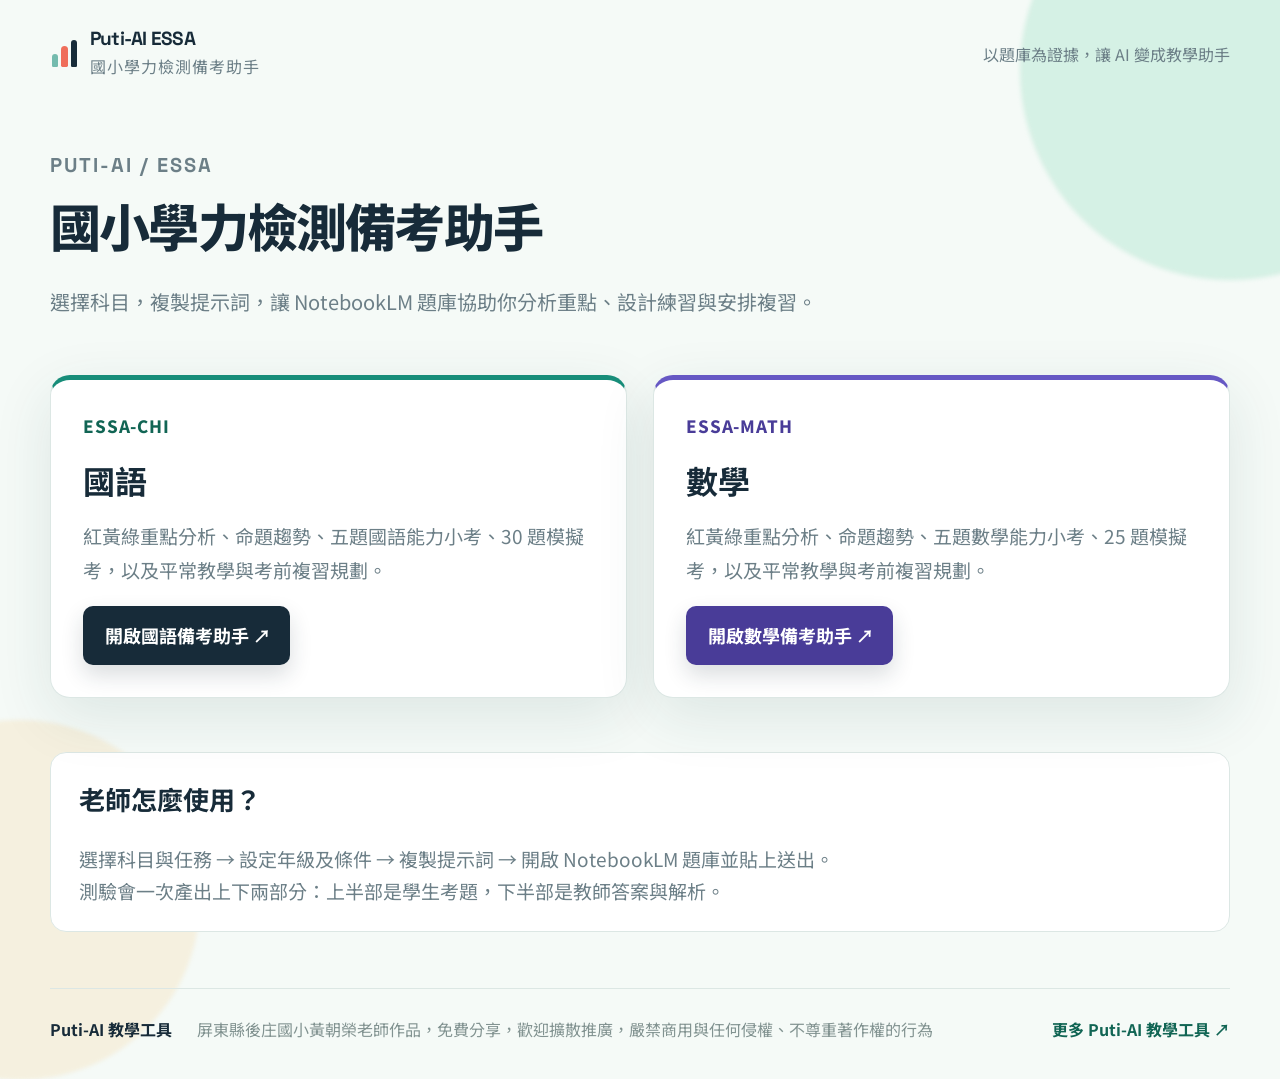
==== index.html @ d27b05b5 "Consolidate Chinese and math assistants with shared styles and subject hub" ====
<!doctype html>
<html lang="zh-Hant">
<head>
  <meta charset="UTF-8">
  <meta name="viewport" content="width=device-width, initial-scale=1">
  <meta name="description" content="Puti-AI 國小學力檢測備考助手，選擇國語或數學，利用 NotebookLM 題庫進行紅黃綠分析、課堂小考、模擬考與複習規劃。">
  <title>Puti-AI ESSA｜國小學力檢測備考助手</title>
  <link rel="preconnect" href="https://fonts.googleapis.com">
  <link rel="preconnect" href="https://fonts.gstatic.com" crossorigin>
  <link href="https://fonts.googleapis.com/css2?family=Noto+Sans+TC:wght@400;500;600;700;800&family=Space+Grotesk:wght@500;600;700&display=swap" rel="stylesheet">
  <link rel="stylesheet" href="assets/styles.css?v=20261020-central-1">
</head>
<body>
  <div class="ambient ambient-one"></div><div class="ambient ambient-two"></div>
  <header class="site-header shell hub-header">
    <a class="brand" href="./"><span class="brand-mark"><span></span><span></span><span></span></span><span><strong>Puti-AI ESSA</strong><small>國小學力檢測備考助手</small></span></a>
    <span class="header-note">以題庫為證據，讓 AI 變成教學助手</span>
  </header>
  <main class="shell">
    <section class="hub-intro">
      <p class="eyebrow">PUTI-AI / ESSA</p>
      <h1>國小學力檢測備考助手</h1>
      <p>選擇科目，複製提示詞，讓 NotebookLM 題庫協助你分析重點、設計練習與安排複習。</p>
    </section>
    <section class="subject-grid" aria-label="選擇科目">
      <article class="subject-card chinese-card"><span class="subject-code">ESSA-CHI</span><h2>國語</h2><p>紅黃綠重點分析、命題趨勢、五題國語能力小考、30 題模擬考，以及平常教學與考前複習規劃。</p><a class="primary-button" href="CHI/">開啟國語備考助手 ↗</a></article>
      <article class="subject-card math-card"><span class="subject-code">ESSA-MATH</span><h2>數學</h2><p>紅黃綠重點分析、命題趨勢、五題數學能力小考、25 題模擬考，以及平常教學與考前複習規劃。</p><a class="primary-button" href="MATH/">開啟數學備考助手 ↗</a></article>
    </section>
    <section class="hub-help"><h2>老師怎麼使用？</h2><p>選擇科目與任務 → 設定年級及條件 → 複製提示詞 → 開啟 NotebookLM 題庫並貼上送出。<br>測驗會一次產出上下兩部分：上半部是學生考題，下半部是教師答案與解析。</p></section>
  </main>
  <footer class="site-footer shell"><div class="footer-brand">Puti-AI 教學工具</div><p>屏東縣後庄國小黃朝榮老師作品，免費分享，歡迎擴散推廣，嚴禁商用與任何侵權、不尊重著作權的行為</p><a href="https://padlet.com/clongwh/puti_ai_tools" target="_blank" rel="noopener">更多 Puti-AI 教學工具 ↗</a></footer>
</body>
</html>
---- assets/styles.css ----
:root {
  --ink: #172b39;
  --muted: #6c7f87;
  --line: #dce7e4;
  --paper: #f7fbf8;
  --page-background: #f5faf7;
  --panel: rgba(255, 255, 255, 0.83);
  --teal: #178d79;
  --teal-dark: #116554;
  --coral: #ef6e5b;
  --yellow: #edb84b;
  --green: #56a477;
  --shadow: 0 18px 60px rgba(25, 71, 73, 0.11);
}

* { box-sizing: border-box; }
html { scroll-behavior: smooth; }
body {
  margin: 0;
  color: var(--ink);
  background: var(--page-background);
  font-family: "Noto Sans TC", system-ui, sans-serif;
  font-size: 18px;
  line-height: 1.7;
}

body::before {
  content: "";
  position: fixed;
  inset: 0;
  pointer-events: none;
  opacity: 0.3;
  background-image: radial-gradient(rgba(23, 43, 57, 0.09) 0.6px, transparent 0.6px);
  background-size: 8px 8px;
  mask-image: linear-gradient(to bottom, black, transparent 76%);
}

.ambient { position: fixed; border-radius: 999px; filter: blur(2px); pointer-events: none; z-index: -1; }
.ambient-one { width: 420px; height: 420px; top: -140px; right: -160px; background: rgba(155, 222, 195, 0.35); }
.ambient-two { width: 360px; height: 360px; bottom: -180px; left: -160px; background: rgba(245, 210, 148, 0.24); }
.shell { width: min(1180px, calc(100% - 44px)); margin: 0 auto; }

.site-header { display: flex; justify-content: space-between; align-items: center; padding: 29px 0 24px; }
.brand { display: inline-flex; align-items: center; gap: 11px; color: var(--ink); text-decoration: none; }
.brand strong { display: block; font: 700 19px/1 "Space Grotesk", sans-serif; letter-spacing: -0.04em; }
.brand small { display: block; color: var(--muted); font-size: 16px; letter-spacing: 0.06em; margin-top: 5px; }
.brand-mark { display: inline-flex; align-items: end; gap: 3px; width: 29px; height: 28px; padding: 2px; }
.brand-mark span { width: 7px; border-radius: 5px 5px 2px 2px; display: block; background: var(--teal); }
.brand-mark span:nth-child(1) { height: 13px; opacity: .58; }
.brand-mark span:nth-child(2) { height: 21px; background: var(--coral); }
.brand-mark span:nth-child(3) { height: 27px; background: var(--ink); }
.header-actions { display: flex; align-items: center; gap: 21px; }
.header-note { color: var(--muted); font-size: 16px; display: flex; align-items: center; gap: 8px; }
.notebook-link { display: inline-flex; align-items: center; gap: 5px; color: var(--teal-dark); border: 1px solid #b9ddd1; background: #eff9f4; border-radius: 8px; padding: 10px 13px; font-size: 16px; font-weight: 800; text-decoration: none; white-space: nowrap; transition: .2s ease; }
.notebook-link:hover { color: white; background: var(--teal); border-color: var(--teal); transform: translateY(-1px); }
.pulse-dot { width: 8px; height: 8px; background: var(--green); border-radius: 99px; box-shadow: 0 0 0 5px rgba(86,164,119,.14); }

.hero { display: grid; grid-template-columns: minmax(0, 1.12fr) minmax(0, .88fr); gap: 70px; align-items: center; padding: 75px 0 112px; }
.eyebrow { margin: 0 0 13px; font: 700 15px/1.35 "Space Grotesk", sans-serif; color: var(--teal); letter-spacing: .1em; }
h1, h2, h3, p { margin-top: 0; }
h1 { margin-bottom: 26px; font-size: clamp(36px, 4.3vw, 58px); line-height: 1.12; letter-spacing: -.065em; font-weight: 800; }
h1 .hero-title-dark { color: var(--ink); }
h1 em { font-style: normal; color: var(--coral); position: relative; }
h1 em::after { content: ""; position: absolute; height: 10px; left: 3px; right: 0; bottom: -2px; background: rgba(239, 110, 91, .13); transform: rotate(-1.6deg); z-index: -1; }
.hero-text { max-width: 572px; color: #5d7079; font-size: 19px; line-height: 1.9; margin-bottom: 29px; }
.hero-actions { display: flex; align-items: center; gap: 18px; flex-wrap: wrap; }
.hero-actions > a { flex-shrink: 0; white-space: nowrap; }
.hero-copy, .prompt-panel, .workbench-grid > * { min-width: 0; }
.primary-button { padding: 14px 19px 14px 22px; color: white; background: var(--ink); border-radius: 10px; text-decoration: none; font-size: 16px; font-weight: 700; box-shadow: 0 10px 22px rgba(23,43,57,.16); transition: .2s ease; }
.primary-button:hover { background: var(--teal-dark); transform: translateY(-2px); }
.primary-button span { padding-left: 13px; font-size: 18px; }
.text-link { color: var(--ink); text-decoration: none; font-size: 16px; font-weight: 700; border-bottom: 1px solid #bdcdc9; padding-bottom: 4px; }
.text-link span { color: var(--coral); padding-left: 5px; }
.hero-notebook-link { padding: 12px 14px; }
.hero-card { background: rgba(255,255,255,.72); border: 1px solid rgba(220,231,228,.9); border-radius: 20px; padding: 25px 24px 21px; box-shadow: var(--shadow); transform: rotate(1.5deg); }
.hero-card-top, .prompt-toolbar, .prompt-panel-head { display: flex; justify-content: space-between; align-items: center; }
.hero-card-top { color: #78908e; font: 700 12px "Space Grotesk", sans-serif; letter-spacing: .13em; }
.tiny-status { color: var(--green); background: #eaf6ed; padding: 5px 8px; border-radius: 99px; letter-spacing: .08em; font-size: 11px; }
.flow-line { display: flex; gap: 9px; align-items: center; margin: 42px 0 38px; }
.flow-line i { display: block; height: 1px; width: 20px; background: #cbd9d5; }
.flow-step { display: grid; gap: 3px; min-width: 76px; }
.flow-step span { font: 700 16px "Space Grotesk", sans-serif; color: #a6b7b3; }
.flow-step strong { font-size: 17px; white-space: nowrap; }
.flow-step small { color: var(--muted); font-size: 16px; white-space: nowrap; }
.flow-step.active span { color: var(--coral); }
.flow-step.active strong { color: var(--teal-dark); }
.hero-card-footer { display: flex; gap: 8px; align-items: center; border-top: 1px dashed #d7e2df; padding-top: 17px; color: var(--muted); font-size: 16px; }
.mini-icon, .spark { color: var(--coral); }

.workbench-section, .lights-section, .how-section { padding: 50px 0 92px; }
.section-heading { display: flex; align-items: end; justify-content: space-between; gap: 20px; margin-bottom: 25px; }
.section-heading h2 { margin-bottom: 0; font-size: clamp(25px, 3vw, 37px); line-height: 1.2; letter-spacing: -.045em; }
.step-counter { color: #8aa09e; font: 700 13px "Space Grotesk", sans-serif; letter-spacing: .14em; padding-bottom: 7px; }
.step-counter b { color: var(--coral); font-size: 17px; }
.workbench-grid { display: grid; grid-template-columns: 284px minmax(0, 1fr); gap: 18px; align-items: start; }
.control-panel, .prompt-panel { border: 1px solid var(--line); border-radius: 16px; background: var(--panel); box-shadow: var(--shadow); }
.control-panel { padding: 22px 18px 21px; }
.panel-label { font: 700 13px "Space Grotesk", sans-serif; letter-spacing: .15em; color: #829795; margin-bottom: 13px; }
.task-list { display: grid; gap: 6px; }
.task-button { display: flex; align-items: center; gap: 10px; width: 100%; text-align: left; background: transparent; border: 1px solid transparent; border-radius: 9px; padding: 12px 9px; color: #46616a; cursor: pointer; font: 600 17px/1.6 "Noto Sans TC", sans-serif; transition: .18s ease; }
.task-button:hover { background: #f2f8f5; color: var(--ink); }
.task-button.active { background: #e9f4ef; border-color: #cae4d7; color: var(--teal-dark); }
.task-icon { display: grid; place-items: center; width: 27px; height: 27px; border-radius: 7px; font-size: 16px; background: #eef4f1; color: var(--teal); flex: 0 0 auto; }
.task-button.active .task-icon { background: white; color: var(--coral); }
.panel-divider { height: 1px; background: #e5eeeb; margin: 22px 0 20px; }
.field-label { color: #80918f; font-size: 16px; display: block; margin: 13px 0 5px; }
.select-control { width: 100%; border: 1px solid #dce8e4; background: #fbfdfc; color: var(--ink); border-radius: 8px; padding: 10px 11px; font: 500 17px "Noto Sans TC", sans-serif; outline: none; }
.select-control:focus { border-color: var(--teal); box-shadow: 0 0 0 3px rgba(23,141,121,.12); }
.focus-dimension-field { margin-bottom: 17px; padding: 13px 15px 14px; border: 1px solid #d7e8df; border-radius: 10px; background: #f4faf7; position: relative; z-index: 1; }
.focus-dimension-head { display: flex; align-items: center; justify-content: space-between; gap: 12px; color: var(--teal-dark); font-size: 16px; font-weight: 800; }
.focus-dimension-head b { color: #e56c58; font-size: 16px; font-weight: 700; }
.focus-dimension-field .field-label { margin-top: 0; color: var(--teal-dark); }
.focus-dimension-field select:invalid { border-color: #e5a294; }
.field-help { display: block; margin-top: 7px; color: #6c8585; font-size: 16px; line-height: 1.55; }
.check-row { display: flex; gap: 8px; align-items: flex-start; color: #667b7d; font-size: 16px; line-height: 1.5; margin-top: 13px; }
.check-row input { accent-color: var(--teal); margin: 2px 0 0; }
.prompt-panel { padding: 27px 27px 23px; min-height: 570px; position: relative; overflow: hidden; }
.prompt-panel::before { content: ""; position: absolute; top: -90px; right: -90px; width: 250px; height: 250px; border-radius: 50%; background: rgba(180, 224, 206, .24); }
.prompt-panel-head, .prompt-description, .prompt-box-wrap, .prompt-footnote { position: relative; }
.result-kicker { display: block; color: var(--coral); font: 700 10px "Space Grotesk", sans-serif; letter-spacing: .14em; margin-bottom: 5px; }
.prompt-panel h3 { margin: 0; font-size: 29px; letter-spacing: -.04em; }
.category-badge { color: var(--teal-dark); background: #e4f2ed; border-radius: 99px; padding: 7px 11px; font-size: 16px; font-weight: 700; }
.prompt-description { color: var(--muted); font-size: 18px; margin: 17px 0 17px; max-width: 690px; }
.prompt-box-wrap { background: #152b37; border-radius: 12px; overflow: hidden; box-shadow: 0 14px 28px rgba(23,43,57,.15); }
.prompt-toolbar { background: #203c49; padding: 12px 15px; min-height: 52px; gap: 10px; flex-wrap: wrap; }
.prompt-toolbar > * { flex-shrink: 0; }
.prompt-toolbar small { flex: 1 1 180px; }
.prompt-toolbar > span { display: flex; gap: 5px; }
.prompt-toolbar i { width: 7px; height: 7px; border-radius: 99px; background: #77909a; }
.prompt-toolbar i:first-child { background: #ef8c76; }
.prompt-toolbar i:nth-child(2) { background: #e4ba60; }
.prompt-toolbar i:nth-child(3) { background: #75b38b; }
.prompt-toolbar small { color: #91a9ae; font-size: 16px; margin-right: auto; margin-left: 13px; }
.copy-button { border: 1px solid rgba(255,255,255,.18); background: rgba(255,255,255,.08); color: white; border-radius: 6px; padding: 8px 11px; font: 600 16px "Noto Sans TC", sans-serif; cursor: pointer; transition: .2s ease; }
.copy-button:hover { background: var(--teal); border-color: var(--teal); }
.copy-button span { color: #a4c1c0; font: 9px "Space Grotesk", sans-serif; margin-left: 4px; }
.notebook-toolbar-link { color: #b5e5d4; font-size: 16px; font-weight: 800; text-decoration: none; margin-right: 10px; white-space: nowrap; }
.notebook-toolbar-link:hover { color: white; text-decoration: underline; }
.prompt-output { margin: 0; min-height: 359px; max-height: 395px; overflow: auto; padding: 21px 23px 25px; color: #d8eee4; white-space: pre-wrap; font: 400 18px/2.08 "Noto Sans TC", sans-serif; }
.prompt-output:focus { outline: 2px solid #63bea2; outline-offset: -2px; }
.copy-toast { position: absolute; right: 27px; bottom: 69px; opacity: 0; transform: translateY(7px); pointer-events: none; background: var(--ink); color: white; border-radius: 8px; padding: 8px 11px; font-size: 16px; transition: .2s ease; }
.copy-toast.show { opacity: 1; transform: translateY(0); }
.paste-guide { display: flex; align-items: center; gap: 10px; flex-wrap: wrap; margin-top: 17px; padding: 14px 16px; border: 1px solid #bfe0d4; border-radius: 10px; background: #eff9f4; color: var(--teal-dark); font-size: 16px; }
.paste-guide .guide-step { color: white; background: var(--coral); border-radius: 5px; padding: 3px 7px; font-size: 16px; font-weight: 800; }
.paste-guide strong { font-size: 16px; }
.paste-guide a { margin-left: auto; color: var(--teal-dark); font-weight: 800; text-decoration: underline; }
.prompt-footnote { display: flex; gap: 8px; color: #7b8e8d; font-size: 16px; margin-top: 16px; }

.lights-section { padding-top: 35px; }
.section-heading.compact { align-items: center; }
.section-aside { color: var(--muted); font-size: 16px; margin: 0; }
.lights-grid { display: grid; grid-template-columns: repeat(3, 1fr); gap: 14px; }
.light-card { border-radius: 13px; padding: 19px 20px 17px; border: 1px solid; min-height: 186px; }
.red-card { background: #fff3f0; border-color: #f6d6d0; }
.yellow-card { background: #fff9e9; border-color: #f2e2b6; }
.green-card { background: #eff9f1; border-color: #cae6d2; }
.light-head { display: flex; align-items: center; gap: 8px; font-weight: 800; font-size: 17px; }
.light-head b { margin-left: auto; font-size: 16px; font-weight: 700; }
.red-card .light-head { color: #c95343; }.yellow-card .light-head { color: #b7851b; }.green-card .light-head { color: #39805a; }
.light-orb { display: inline-block; width: 13px; height: 13px; border-radius: 50%; box-shadow: 0 0 0 5px rgba(255,255,255,.56); }
.red-orb { background: var(--coral); }.yellow-orb { background: var(--yellow); }.green-orb { background: var(--green); }
.light-card p { color: #566d6b; font-size: 16px; line-height: 1.8; margin: 18px 0 10px; }.light-card small { color: #80928f; font-size: 16px; }

.how-section { padding-top: 15px; }
.how-card { border: 1px solid var(--line); background: rgba(255,255,255,.65); border-radius: 16px; padding: 26px 29px 30px; }
.how-title { display: flex; align-items: center; gap: 15px; }.number-badge { display: grid; place-items: center; width: 41px; height: 41px; border-radius: 13px; color: white; background: var(--teal); font: 700 13px "Space Grotesk", sans-serif; }.how-title .eyebrow { margin-bottom: 4px; }.how-title h2 { margin: 0; font-size: 24px; letter-spacing: -.04em; }
.how-steps { display: grid; grid-template-columns: repeat(3, 1fr); gap: 35px; margin: 28px 0 0 56px; }.how-steps > div { display: grid; grid-template-columns: auto 1fr; column-gap: 11px; align-items: baseline; }.how-steps strong { color: var(--coral); font: 700 11px "Space Grotesk", sans-serif; }.how-steps span { font-size: 16px; font-weight: 800; }.how-steps p { grid-column: 2; color: var(--muted); font-size: 16px; line-height: 1.7; margin: 6px 0 0; }

.site-footer { display: grid; grid-template-columns: auto 1fr auto; align-items: center; gap: 25px; border-top: 1px solid var(--line); padding: 27px 0 35px; color: #829391; }.footer-brand { display: flex; align-items: center; gap: 8px; color: var(--ink); font-size: 16px; font-weight: 700; white-space: nowrap; }.brand-mark.small { transform: scale(.68); transform-origin: left center; width: 22px; margin-right: -6px; }.site-footer p { margin: 0; font-size: 16px; line-height: 1.6; }.site-footer a { color: var(--teal-dark); font-size: 16px; font-weight: 700; text-decoration: none; white-space: nowrap; }.site-footer a span { color: var(--coral); padding-left: 4px; }

@media (max-width: 850px) {
  .hero { grid-template-columns: 1fr; gap: 35px; padding-top: 45px; }.hero-card { transform: none; max-width: 560px; }.workbench-grid { grid-template-columns: 1fr; }.control-panel { display: grid; grid-template-columns: 1fr 1fr; column-gap: 18px; }.control-panel .panel-label:first-child, .task-list, .panel-divider { grid-column: 1 / -1; }.panel-divider { width: 100%; }.lights-grid { grid-template-columns: 1fr; }.site-footer { grid-template-columns: 1fr; gap: 12px; }.site-footer a { justify-self: start; }.site-footer p { max-width: 600px; }
}
@media (max-width: 570px) {
  .shell { width: min(100% - 28px, 1180px); }.site-header { padding-top: 20px; }.header-actions { gap: 0; }.header-note { display: none; }.header-notebook-link { font-size: 16px; padding: 9px 11px; }.hero { padding: 43px 0 75px; }.hero-text { font-size: 19px; }.hero-actions { gap: 16px; flex-wrap: wrap; }.primary-button { font-size: 16px; }.text-link { font-size: 16px; }.hero-notebook-link { font-size: 16px; }.flow-line { gap: 5px; }.flow-line i { width: 11px; }.flow-step { min-width: 60px; }.flow-step small { font-size: 16px; white-space: normal; }.workbench-section, .lights-section, .how-section { padding-bottom: 64px; }.section-heading { align-items: start; flex-direction: column; }.section-aside { margin-top: -7px; }.control-panel { display: block; }.prompt-panel { padding: 20px 15px 18px; }.prompt-toolbar small { display: none; }.notebook-toolbar-link { font-size: 16px; margin-right: 7px; }.prompt-output { padding: 17px 16px; min-height: 420px; font-size: 18px; }.copy-button span { display: none; }.copy-toast { right: 15px; bottom: 61px; }.paste-guide a { margin-left: 0; }.how-card { padding: 20px; }.how-steps { grid-template-columns: 1fr; gap: 17px; margin-left: 0; }.how-title h2 { font-size: 20px; }.site-footer { padding-top: 22px; }
}

/* Shared ESSA subject themes: layout and typography stay identical. */
body[data-subject="MATH"] {
  --ink: #202845;
  --muted: #68718c;
  --line: #e0e3ef;
  --paper: #f7f8fc;
  --page-background: #f7f8fc;
  --teal: #6658c4;
  --teal-dark: #493c98;
  --coral: #e79b37;
  --yellow: #e0b14f;
  --green: #4d9a83;
  --shadow: 0 18px 60px rgba(60, 54, 112, .13);
}
body[data-subject="MATH"] .ambient-one { background: rgba(158, 148, 235, .30); }
body[data-subject="MATH"] .ambient-two { background: rgba(255, 205, 125, .24); }
body[data-subject="MATH"] .red-orb { background: #ef6e5b; }
@media (min-width: 851px) and (max-width: 1100px) {
  .hero { gap: 32px; }
  .header-note { display: none; }
  .flow-line { gap: 6px; }
  .flow-line i { width: 12px; }
  .flow-step { min-width: 0; }
  .flow-step small { white-space: normal; }
}
@media (max-width: 570px) {
  h1 { font-size: clamp(30px, 7.3vw, 42px); }
  .brand strong { font-size: 17px; }
  .brand small { letter-spacing: 0; }
  .header-notebook-link { white-space: normal; text-align: center; max-width: 155px; }
  .flow-step strong { font-size: 16px; }
  .flow-step small { font-size: 16px; }
  .prompt-panel-head { align-items: flex-start; gap: 12px; flex-wrap: wrap; }
  .prompt-toolbar { gap: 10px; }
  .prompt-toolbar > span { display: none; }
  .notebook-toolbar-link { margin-right: auto; }
}

/* One shared stylesheet for every ESSA subject. */
.subject-nav { display: flex; align-items: center; flex-wrap: wrap; gap: 10px; padding: 8px 0 12px; }
.subject-nav a { border: 1px solid var(--line); border-radius: 10px; color: var(--ink); background: white; padding: 9px 16px; font-size: 17px; font-weight: 700; text-decoration: none; }
.subject-nav a:hover, .subject-nav a[aria-current="page"] { background: var(--teal-dark); color: white; border-color: var(--teal-dark); }
.hub-header { padding-bottom: 24px; }
.hub-intro { max-width: 820px; padding: 48px 0 36px; }
.hub-intro h1 { font-size: clamp(34px, 4vw, 52px); line-height: 1.3; letter-spacing: -.035em; }
.hub-intro p { font-size: 20px; color: var(--muted); }
.subject-grid { display: grid; grid-template-columns: repeat(2, minmax(0, 1fr)); gap: 26px; padding-bottom: 54px; }
.subject-card { border: 1px solid var(--line); border-radius: 20px; padding: 32px; background: white; box-shadow: var(--shadow); display: flex; flex-direction: column; align-items: flex-start; }
.subject-card h2 { font-size: 32px; margin: 12px 0; }
.subject-card p { font-size: 19px; color: var(--muted); line-height: 1.8; }
.subject-card .primary-button { margin-top: auto; font-size: 18px; }
.subject-card.math-card { border-top: 5px solid #6658c4; }
.subject-card.chinese-card { border-top: 5px solid #178d79; }
.subject-card.math-card .primary-button { background: #493c98; }
.subject-code { font-size: 17px; font-weight: 800; letter-spacing: .05em; color: var(--teal-dark); }
.math-card .subject-code { color: #493c98; }
.hub-help { border: 1px solid var(--line); border-radius: 16px; background: white; padding: 24px 28px; margin-bottom: 56px; }
.hub-help h2 { font-size: 26px; }
.hub-help p { font-size: 19px; margin-bottom: 0; color: var(--muted); }
@media (max-width: 700px) {
  .subject-grid { grid-template-columns: 1fr; }
  .hub-intro { padding-top: 26px; }
  .subject-card { padding: 26px; }
  .hub-header { align-items: flex-start; gap: 16px; flex-wrap: wrap; }
}
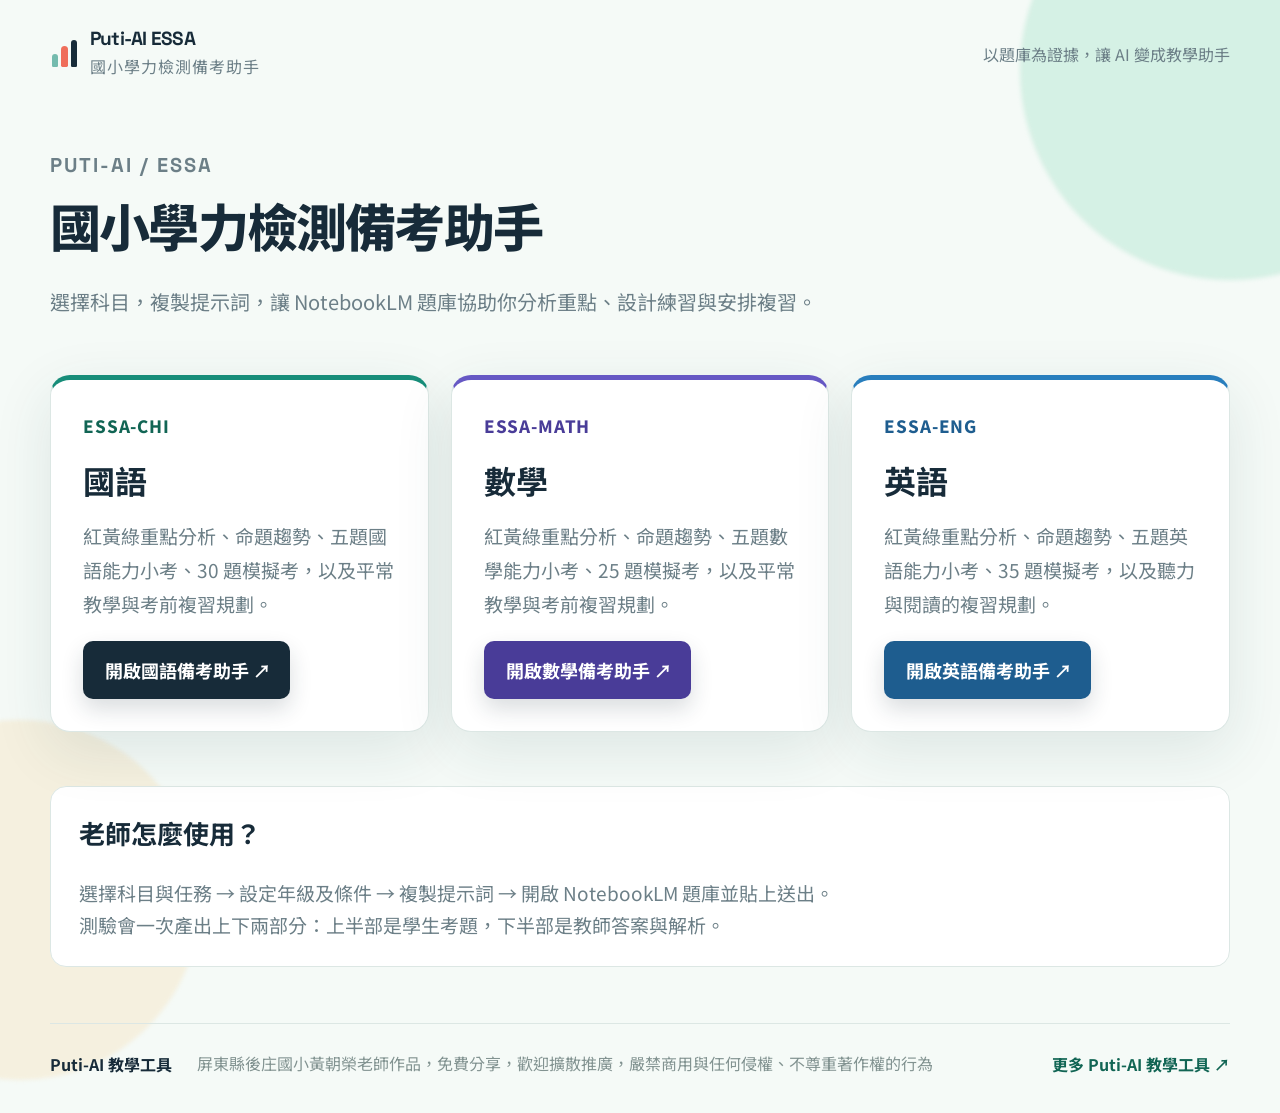
==== commit 80aad426: "Add English assessment preparation assistant" ====
--- a/index.html
+++ b/index.html
@@ -8,7 +8,7 @@
   <link rel="preconnect" href="https://fonts.googleapis.com">
   <link rel="preconnect" href="https://fonts.gstatic.com" crossorigin>
   <link href="https://fonts.googleapis.com/css2?family=Noto+Sans+TC:wght@400;500;600;700;800&family=Space+Grotesk:wght@500;600;700&display=swap" rel="stylesheet">
-  <link rel="stylesheet" href="assets/styles.css?v=20261020-central-1">
+  <link rel="stylesheet" href="assets/styles.css?v=20261020-central-2">
 </head>
 <body>
   <div class="ambient ambient-one"></div><div class="ambient ambient-two"></div>
@@ -25,9 +25,11 @@
     <section class="subject-grid" aria-label="選擇科目">
       <article class="subject-card chinese-card"><span class="subject-code">ESSA-CHI</span><h2>國語</h2><p>紅黃綠重點分析、命題趨勢、五題國語能力小考、30 題模擬考，以及平常教學與考前複習規劃。</p><a class="primary-button" href="CHI/">開啟國語備考助手 ↗</a></article>
       <article class="subject-card math-card"><span class="subject-code">ESSA-MATH</span><h2>數學</h2><p>紅黃綠重點分析、命題趨勢、五題數學能力小考、25 題模擬考，以及平常教學與考前複習規劃。</p><a class="primary-button" href="MATH/">開啟數學備考助手 ↗</a></article>
+      <article class="subject-card english-card"><span class="subject-code">ESSA-ENG</span><h2>英語</h2><p>紅黃綠重點分析、命題趨勢、五題英語能力小考、35 題模擬考，以及聽力與閱讀的複習規劃。</p><a class="primary-button" href="ENG/">開啟英語備考助手 ↗</a></article>
     </section>
     <section class="hub-help"><h2>老師怎麼使用？</h2><p>選擇科目與任務 → 設定年級及條件 → 複製提示詞 → 開啟 NotebookLM 題庫並貼上送出。<br>測驗會一次產出上下兩部分：上半部是學生考題，下半部是教師答案與解析。</p></section>
   </main>
   <footer class="site-footer shell"><div class="footer-brand">Puti-AI 教學工具</div><p>屏東縣後庄國小黃朝榮老師作品，免費分享，歡迎擴散推廣，嚴禁商用與任何侵權、不尊重著作權的行為</p><a href="https://padlet.com/clongwh/puti_ai_tools" target="_blank" rel="noopener">更多 Puti-AI 教學工具 ↗</a></footer>
 </body>
 </html>
+
--- a/assets/styles.css
+++ b/assets/styles.css
@@ -221,16 +221,19 @@
 .hub-intro { max-width: 820px; padding: 48px 0 36px; }
 .hub-intro h1 { font-size: clamp(34px, 4vw, 52px); line-height: 1.3; letter-spacing: -.035em; }
 .hub-intro p { font-size: 20px; color: var(--muted); }
-.subject-grid { display: grid; grid-template-columns: repeat(2, minmax(0, 1fr)); gap: 26px; padding-bottom: 54px; }
+.subject-grid { display: grid; grid-template-columns: repeat(3, minmax(0, 1fr)); gap: 22px; padding-bottom: 54px; }
 .subject-card { border: 1px solid var(--line); border-radius: 20px; padding: 32px; background: white; box-shadow: var(--shadow); display: flex; flex-direction: column; align-items: flex-start; }
 .subject-card h2 { font-size: 32px; margin: 12px 0; }
 .subject-card p { font-size: 19px; color: var(--muted); line-height: 1.8; }
 .subject-card .primary-button { margin-top: auto; font-size: 18px; }
 .subject-card.math-card { border-top: 5px solid #6658c4; }
 .subject-card.chinese-card { border-top: 5px solid #178d79; }
+.subject-card.english-card { border-top: 5px solid #287ebd; }
 .subject-card.math-card .primary-button { background: #493c98; }
+.subject-card.english-card .primary-button { background: #1e5d8f; }
 .subject-code { font-size: 17px; font-weight: 800; letter-spacing: .05em; color: var(--teal-dark); }
 .math-card .subject-code { color: #493c98; }
+.english-card .subject-code { color: #1e5d8f; }
 .hub-help { border: 1px solid var(--line); border-radius: 16px; background: white; padding: 24px 28px; margin-bottom: 56px; }
 .hub-help h2 { font-size: 26px; }
 .hub-help p { font-size: 19px; margin-bottom: 0; color: var(--muted); }
@@ -240,3 +243,24 @@
   .subject-card { padding: 26px; }
   .hub-header { align-items: flex-start; gap: 16px; flex-wrap: wrap; }
 }
+@media (min-width: 701px) and (max-width: 980px) {
+  .subject-grid { grid-template-columns: repeat(2, minmax(0, 1fr)); }
+}
+
+body[data-subject="ENG"] {
+  --ink: #163247;
+  --muted: #637888;
+  --line: #d9e5ec;
+  --paper: #f7fbfd;
+  --page-background: #f5faff;
+  --teal: #287ebd;
+  --teal-dark: #1e5d8f;
+  --coral: #e2a343;
+  --yellow: #e2b958;
+  --green: #56a486;
+  --shadow: 0 18px 60px rgba(38, 91, 125, .13);
+}
+body[data-subject="ENG"] .ambient-one { background: rgba(139, 197, 231, .31); }
+body[data-subject="ENG"] .ambient-two { background: rgba(252, 218, 147, .25); }
+body[data-subject="ENG"] .red-orb { background: #e9705b; }
+
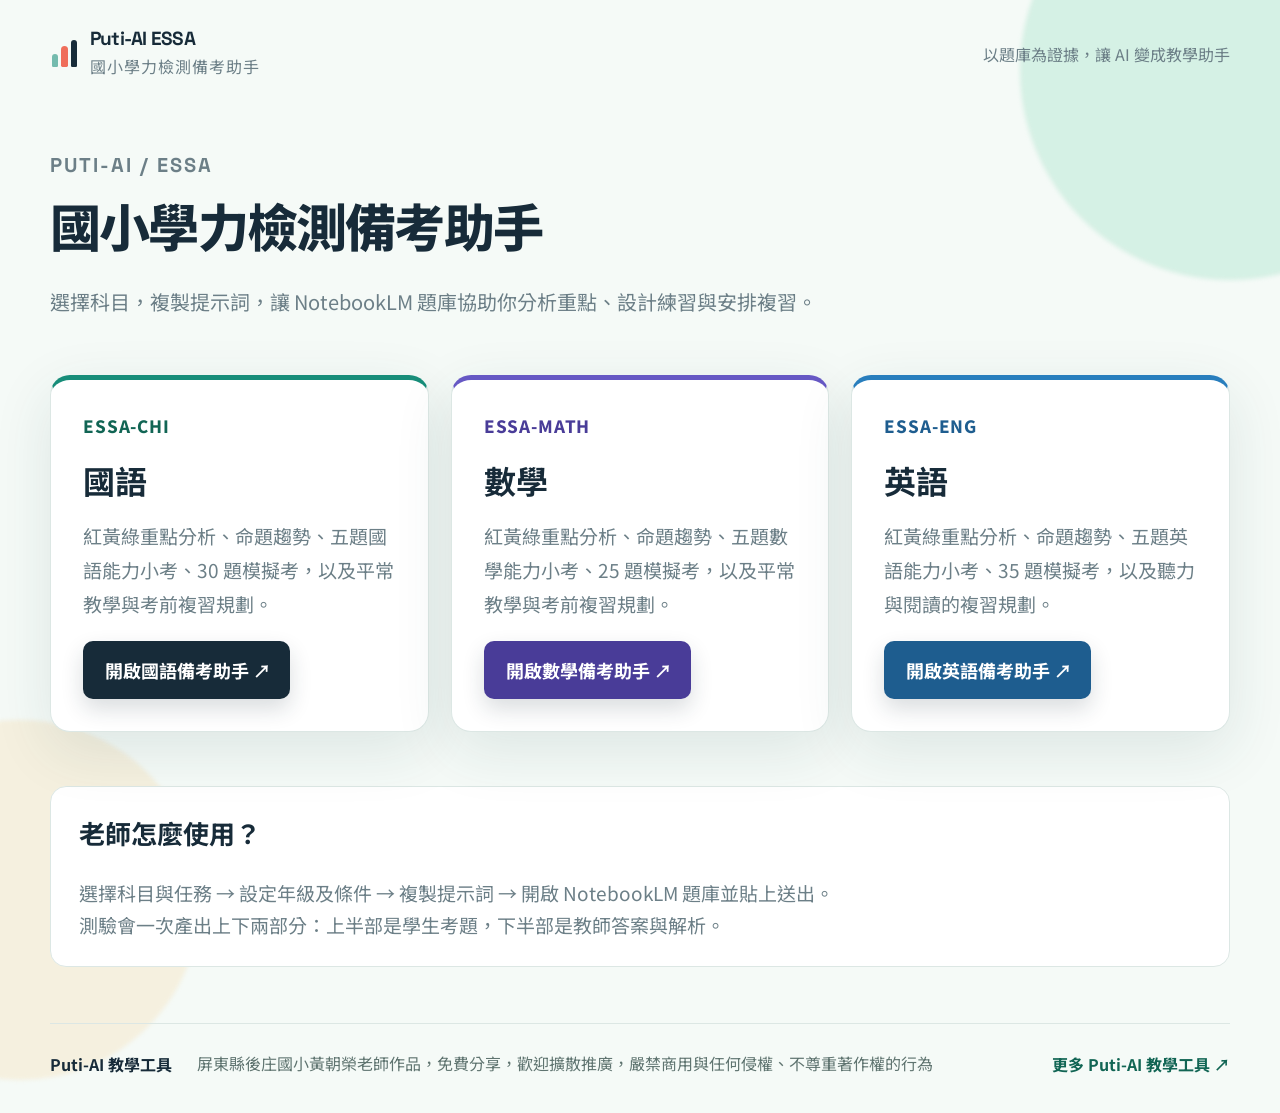
==== commit e5778e65: "Refine ESSA subject assistants and teacher workflow" ====
--- a/index.html
+++ b/index.html
@@ -3,7 +3,7 @@
 <head>
   <meta charset="UTF-8">
   <meta name="viewport" content="width=device-width, initial-scale=1">
-  <meta name="description" content="Puti-AI 國小學力檢測備考助手，選擇國語或數學，利用 NotebookLM 題庫進行紅黃綠分析、課堂小考、模擬考與複習規劃。">
+  <meta name="description" content="Puti-AI 國小學力檢測備考助手，選擇國語、數學或英語，利用 NotebookLM 題庫進行紅黃綠分析、課堂小考、模擬考與複習規劃。">
   <title>Puti-AI ESSA｜國小學力檢測備考助手</title>
   <link rel="preconnect" href="https://fonts.googleapis.com">
   <link rel="preconnect" href="https://fonts.gstatic.com" crossorigin>
--- a/assets/styles.css
+++ b/assets/styles.css
@@ -75,7 +75,7 @@
 .hero-card { background: rgba(255,255,255,.72); border: 1px solid rgba(220,231,228,.9); border-radius: 20px; padding: 25px 24px 21px; box-shadow: var(--shadow); transform: rotate(1.5deg); }
 .hero-card-top, .prompt-toolbar, .prompt-panel-head { display: flex; justify-content: space-between; align-items: center; }
 .hero-card-top { color: #78908e; font: 700 12px "Space Grotesk", sans-serif; letter-spacing: .13em; }
-.tiny-status { color: var(--green); background: #eaf6ed; padding: 5px 8px; border-radius: 99px; letter-spacing: .08em; font-size: 11px; }
+.tiny-status { color: var(--green); background: #eaf6ed; padding: 5px 8px; border-radius: 99px; letter-spacing: .08em; font-size: 13px; }
 .flow-line { display: flex; gap: 9px; align-items: center; margin: 42px 0 38px; }
 .flow-line i { display: block; height: 1px; width: 20px; background: #cbd9d5; }
 .flow-step { display: grid; gap: 3px; min-width: 76px; }
@@ -90,12 +90,12 @@
 .workbench-section, .lights-section, .how-section { padding: 50px 0 92px; }
 .section-heading { display: flex; align-items: end; justify-content: space-between; gap: 20px; margin-bottom: 25px; }
 .section-heading h2 { margin-bottom: 0; font-size: clamp(25px, 3vw, 37px); line-height: 1.2; letter-spacing: -.045em; }
-.step-counter { color: #8aa09e; font: 700 13px "Space Grotesk", sans-serif; letter-spacing: .14em; padding-bottom: 7px; }
+.step-counter { color: #607875; font: 700 16px "Space Grotesk", sans-serif; letter-spacing: .06em; padding-bottom: 7px; }
 .step-counter b { color: var(--coral); font-size: 17px; }
 .workbench-grid { display: grid; grid-template-columns: 284px minmax(0, 1fr); gap: 18px; align-items: start; }
 .control-panel, .prompt-panel { border: 1px solid var(--line); border-radius: 16px; background: var(--panel); box-shadow: var(--shadow); }
 .control-panel { padding: 22px 18px 21px; }
-.panel-label { font: 700 13px "Space Grotesk", sans-serif; letter-spacing: .15em; color: #829795; margin-bottom: 13px; }
+.panel-label { font: 700 15px "Space Grotesk", sans-serif; letter-spacing: .12em; color: #607875; margin-bottom: 13px; }
 .task-list { display: grid; gap: 6px; }
 .task-button { display: flex; align-items: center; gap: 10px; width: 100%; text-align: left; background: transparent; border: 1px solid transparent; border-radius: 9px; padding: 12px 9px; color: #46616a; cursor: pointer; font: 600 17px/1.6 "Noto Sans TC", sans-serif; transition: .18s ease; }
 .task-button:hover { background: #f2f8f5; color: var(--ink); }
@@ -117,7 +117,7 @@
 .prompt-panel { padding: 27px 27px 23px; min-height: 570px; position: relative; overflow: hidden; }
 .prompt-panel::before { content: ""; position: absolute; top: -90px; right: -90px; width: 250px; height: 250px; border-radius: 50%; background: rgba(180, 224, 206, .24); }
 .prompt-panel-head, .prompt-description, .prompt-box-wrap, .prompt-footnote { position: relative; }
-.result-kicker { display: block; color: var(--coral); font: 700 10px "Space Grotesk", sans-serif; letter-spacing: .14em; margin-bottom: 5px; }
+.result-kicker { display: block; color: var(--coral); font: 700 13px "Space Grotesk", sans-serif; letter-spacing: .12em; margin-bottom: 5px; }
 .prompt-panel h3 { margin: 0; font-size: 29px; letter-spacing: -.04em; }
 .category-badge { color: var(--teal-dark); background: #e4f2ed; border-radius: 99px; padding: 7px 11px; font-size: 16px; font-weight: 700; }
 .prompt-description { color: var(--muted); font-size: 18px; margin: 17px 0 17px; max-width: 690px; }
@@ -166,10 +166,12 @@
 .how-title { display: flex; align-items: center; gap: 15px; }.number-badge { display: grid; place-items: center; width: 41px; height: 41px; border-radius: 13px; color: white; background: var(--teal); font: 700 13px "Space Grotesk", sans-serif; }.how-title .eyebrow { margin-bottom: 4px; }.how-title h2 { margin: 0; font-size: 24px; letter-spacing: -.04em; }
 .how-steps { display: grid; grid-template-columns: repeat(3, 1fr); gap: 35px; margin: 28px 0 0 56px; }.how-steps > div { display: grid; grid-template-columns: auto 1fr; column-gap: 11px; align-items: baseline; }.how-steps strong { color: var(--coral); font: 700 11px "Space Grotesk", sans-serif; }.how-steps span { font-size: 16px; font-weight: 800; }.how-steps p { grid-column: 2; color: var(--muted); font-size: 16px; line-height: 1.7; margin: 6px 0 0; }
 
-.site-footer { display: grid; grid-template-columns: auto 1fr auto; align-items: center; gap: 25px; border-top: 1px solid var(--line); padding: 27px 0 35px; color: #829391; }.footer-brand { display: flex; align-items: center; gap: 8px; color: var(--ink); font-size: 16px; font-weight: 700; white-space: nowrap; }.brand-mark.small { transform: scale(.68); transform-origin: left center; width: 22px; margin-right: -6px; }.site-footer p { margin: 0; font-size: 16px; line-height: 1.6; }.site-footer a { color: var(--teal-dark); font-size: 16px; font-weight: 700; text-decoration: none; white-space: nowrap; }.site-footer a span { color: var(--coral); padding-left: 4px; }
+.site-footer { display: grid; grid-template-columns: auto 1fr auto; align-items: center; gap: 25px; border-top: 1px solid var(--line); padding: 27px 0 35px; color: #5f7470; }.footer-brand { display: flex; align-items: center; gap: 8px; color: var(--ink); font-size: 16px; font-weight: 700; white-space: nowrap; }.brand-mark.small { transform: scale(.68); transform-origin: left center; width: 22px; margin-right: -6px; }.site-footer p { margin: 0; font-size: 16px; line-height: 1.6; }.site-footer a { color: var(--teal-dark); font-size: 16px; font-weight: 700; text-decoration: none; white-space: nowrap; }.site-footer a span { color: var(--coral); padding-left: 4px; }
+
+:where(a, button, select, input):focus-visible { outline: 3px solid var(--teal); outline-offset: 3px; }
 
 @media (max-width: 850px) {
-  .hero { grid-template-columns: 1fr; gap: 35px; padding-top: 45px; }.hero-card { transform: none; max-width: 560px; }.workbench-grid { grid-template-columns: 1fr; }.control-panel { display: grid; grid-template-columns: 1fr 1fr; column-gap: 18px; }.control-panel .panel-label:first-child, .task-list, .panel-divider { grid-column: 1 / -1; }.panel-divider { width: 100%; }.lights-grid { grid-template-columns: 1fr; }.site-footer { grid-template-columns: 1fr; gap: 12px; }.site-footer a { justify-self: start; }.site-footer p { max-width: 600px; }
+  .hero { grid-template-columns: 1fr; gap: 35px; padding-top: 45px; }.hero-card { transform: none; max-width: 560px; }.workbench-grid { grid-template-columns: 1fr; }.control-panel { display: block; }.panel-divider { width: 100%; }.lights-grid { grid-template-columns: 1fr; }.site-footer { grid-template-columns: 1fr; gap: 12px; }.site-footer a { justify-self: start; }.site-footer p { max-width: 600px; }
 }
 @media (max-width: 570px) {
   .shell { width: min(100% - 28px, 1180px); }.site-header { padding-top: 20px; }.header-actions { gap: 0; }.header-note { display: none; }.header-notebook-link { font-size: 16px; padding: 9px 11px; }.hero { padding: 43px 0 75px; }.hero-text { font-size: 19px; }.hero-actions { gap: 16px; flex-wrap: wrap; }.primary-button { font-size: 16px; }.text-link { font-size: 16px; }.hero-notebook-link { font-size: 16px; }.flow-line { gap: 5px; }.flow-line i { width: 11px; }.flow-step { min-width: 60px; }.flow-step small { font-size: 16px; white-space: normal; }.workbench-section, .lights-section, .how-section { padding-bottom: 64px; }.section-heading { align-items: start; flex-direction: column; }.section-aside { margin-top: -7px; }.control-panel { display: block; }.prompt-panel { padding: 20px 15px 18px; }.prompt-toolbar small { display: none; }.notebook-toolbar-link { font-size: 16px; margin-right: 7px; }.prompt-output { padding: 17px 16px; min-height: 420px; font-size: 18px; }.copy-button span { display: none; }.copy-toast { right: 15px; bottom: 61px; }.paste-guide a { margin-left: 0; }.how-card { padding: 20px; }.how-steps { grid-template-columns: 1fr; gap: 17px; margin-left: 0; }.how-title h2 { font-size: 20px; }.site-footer { padding-top: 22px; }
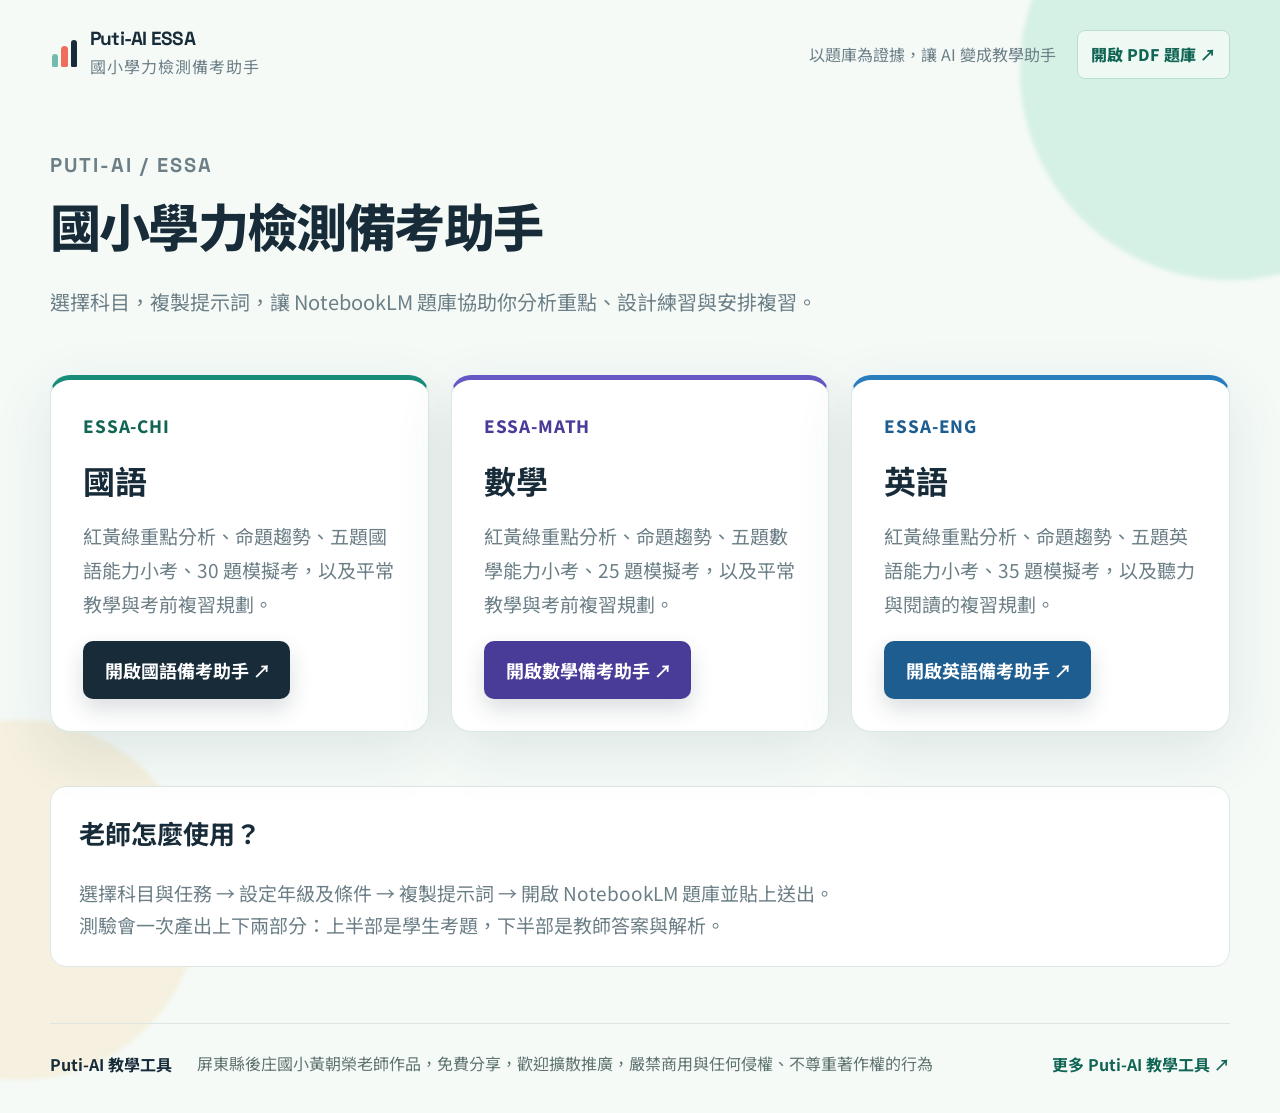
==== commit 731bbd19: "Add PDF question bank link to ESSA homepage" ====
--- a/index.html
+++ b/index.html
@@ -5,6 +5,13 @@
   <meta name="viewport" content="width=device-width, initial-scale=1">
   <meta name="description" content="Puti-AI 國小學力檢測備考助手，選擇國語、數學或英語，利用 NotebookLM 題庫進行紅黃綠分析、課堂小考、模擬考與複習規劃。">
   <title>Puti-AI ESSA｜國小學力檢測備考助手</title>
+  <link rel="canonical" href="https://puti001.github.io/puti-ai-ESSA/">
+  <link rel="icon" href="data:image/svg+xml,%3Csvg xmlns='http://www.w3.org/2000/svg' viewBox='0 0 100 100'%3E%3Crect x='10' y='40' width='18' height='50' rx='4' fill='%230f766e'/%3E%3Crect x='41' y='22' width='18' height='68' rx='4' fill='%23ef6a5b'/%3E%3Crect x='72' y='8' width='18' height='82' rx='4' fill='%231b3442'/%3E%3C/svg%3E">
+  <meta property="og:title" content="Puti-AI ESSA｜國小學力檢測備考助手">
+  <meta property="og:description" content="以題庫為證據，讓 NotebookLM 成為國小國英數教師的教學與命題助手。">
+  <meta property="og:type" content="website">
+  <meta property="og:url" content="https://puti001.github.io/puti-ai-ESSA/">
+  <meta name="twitter:card" content="summary">
   <link rel="preconnect" href="https://fonts.googleapis.com">
   <link rel="preconnect" href="https://fonts.gstatic.com" crossorigin>
   <link href="https://fonts.googleapis.com/css2?family=Noto+Sans+TC:wght@400;500;600;700;800&family=Space+Grotesk:wght@500;600;700&display=swap" rel="stylesheet">
@@ -14,7 +21,10 @@
   <div class="ambient ambient-one"></div><div class="ambient ambient-two"></div>
   <header class="site-header shell hub-header">
     <a class="brand" href="./"><span class="brand-mark"><span></span><span></span><span></span></span><span><strong>Puti-AI ESSA</strong><small>國小學力檢測備考助手</small></span></a>
-    <span class="header-note">以題庫為證據，讓 AI 變成教學助手</span>
+    <div class="header-actions">
+      <span class="header-note">以題庫為證據，讓 AI 變成教學助手</span>
+      <a class="notebook-link" href="https://drive.google.com/drive/folders/1R1Ve49_QJrhLGAbNs_RuaGJGIxLRAqMQ?usp=sharing" target="_blank" rel="noopener">開啟 PDF 題庫 ↗</a>
+    </div>
   </header>
   <main class="shell">
     <section class="hub-intro">
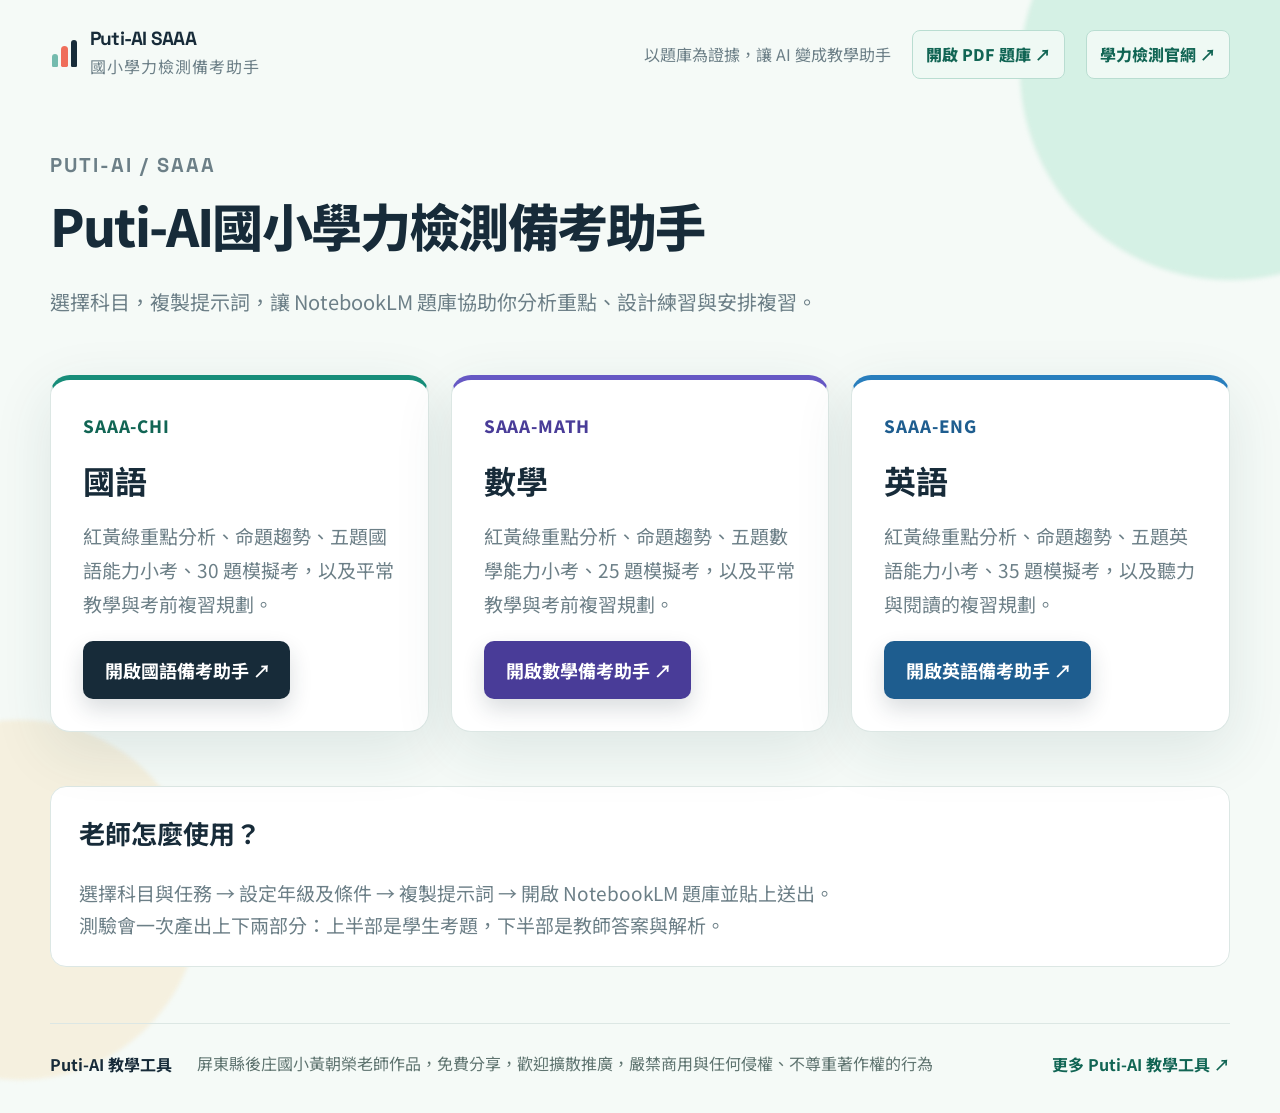
==== commit f439bb9b: "Update ESSA branding to official SAAA terminology" ====
--- a/index.html
+++ b/index.html
@@ -4,10 +4,10 @@
   <meta charset="UTF-8">
   <meta name="viewport" content="width=device-width, initial-scale=1">
   <meta name="description" content="Puti-AI 國小學力檢測備考助手，選擇國語、數學或英語，利用 NotebookLM 題庫進行紅黃綠分析、課堂小考、模擬考與複習規劃。">
-  <title>Puti-AI ESSA｜國小學力檢測備考助手</title>
+  <title>Puti-AI SAAA｜國小學力檢測備考助手</title>
   <link rel="canonical" href="https://puti001.github.io/puti-ai-ESSA/">
   <link rel="icon" href="data:image/svg+xml,%3Csvg xmlns='http://www.w3.org/2000/svg' viewBox='0 0 100 100'%3E%3Crect x='10' y='40' width='18' height='50' rx='4' fill='%230f766e'/%3E%3Crect x='41' y='22' width='18' height='68' rx='4' fill='%23ef6a5b'/%3E%3Crect x='72' y='8' width='18' height='82' rx='4' fill='%231b3442'/%3E%3C/svg%3E">
-  <meta property="og:title" content="Puti-AI ESSA｜國小學力檢測備考助手">
+  <meta property="og:title" content="Puti-AI SAAA｜國小學力檢測備考助手">
   <meta property="og:description" content="以題庫為證據，讓 NotebookLM 成為國小國英數教師的教學與命題助手。">
   <meta property="og:type" content="website">
   <meta property="og:url" content="https://puti001.github.io/puti-ai-ESSA/">
@@ -20,22 +20,23 @@
 <body>
   <div class="ambient ambient-one"></div><div class="ambient ambient-two"></div>
   <header class="site-header shell hub-header">
-    <a class="brand" href="./"><span class="brand-mark"><span></span><span></span><span></span></span><span><strong>Puti-AI ESSA</strong><small>國小學力檢測備考助手</small></span></a>
+    <a class="brand" href="./"><span class="brand-mark"><span></span><span></span><span></span></span><span><strong>Puti-AI SAAA</strong><small>國小學力檢測備考助手</small></span></a>
     <div class="header-actions">
       <span class="header-note">以題庫為證據，讓 AI 變成教學助手</span>
       <a class="notebook-link" href="https://drive.google.com/drive/folders/1R1Ve49_QJrhLGAbNs_RuaGJGIxLRAqMQ?usp=sharing" target="_blank" rel="noopener">開啟 PDF 題庫 ↗</a>
+      <a class="notebook-link" href="https://saaassessment.ntcu.edu.tw/" target="_blank" rel="noopener">學力檢測官網 ↗</a>
     </div>
   </header>
   <main class="shell">
     <section class="hub-intro">
-      <p class="eyebrow">PUTI-AI / ESSA</p>
-      <h1>國小學力檢測備考助手</h1>
+      <p class="eyebrow">PUTI-AI / SAAA</p>
+      <h1>Puti-AI國小學力檢測備考助手</h1>
       <p>選擇科目，複製提示詞，讓 NotebookLM 題庫協助你分析重點、設計練習與安排複習。</p>
     </section>
     <section class="subject-grid" aria-label="選擇科目">
-      <article class="subject-card chinese-card"><span class="subject-code">ESSA-CHI</span><h2>國語</h2><p>紅黃綠重點分析、命題趨勢、五題國語能力小考、30 題模擬考，以及平常教學與考前複習規劃。</p><a class="primary-button" href="CHI/">開啟國語備考助手 ↗</a></article>
-      <article class="subject-card math-card"><span class="subject-code">ESSA-MATH</span><h2>數學</h2><p>紅黃綠重點分析、命題趨勢、五題數學能力小考、25 題模擬考，以及平常教學與考前複習規劃。</p><a class="primary-button" href="MATH/">開啟數學備考助手 ↗</a></article>
-      <article class="subject-card english-card"><span class="subject-code">ESSA-ENG</span><h2>英語</h2><p>紅黃綠重點分析、命題趨勢、五題英語能力小考、35 題模擬考，以及聽力與閱讀的複習規劃。</p><a class="primary-button" href="ENG/">開啟英語備考助手 ↗</a></article>
+      <article class="subject-card chinese-card"><span class="subject-code">SAAA-CHI</span><h2>國語</h2><p>紅黃綠重點分析、命題趨勢、五題國語能力小考、30 題模擬考，以及平常教學與考前複習規劃。</p><a class="primary-button" href="CHI/">開啟國語備考助手 ↗</a></article>
+      <article class="subject-card math-card"><span class="subject-code">SAAA-MATH</span><h2>數學</h2><p>紅黃綠重點分析、命題趨勢、五題數學能力小考、25 題模擬考，以及平常教學與考前複習規劃。</p><a class="primary-button" href="MATH/">開啟數學備考助手 ↗</a></article>
+      <article class="subject-card english-card"><span class="subject-code">SAAA-ENG</span><h2>英語</h2><p>紅黃綠重點分析、命題趨勢、五題英語能力小考、35 題模擬考，以及聽力與閱讀的複習規劃。</p><a class="primary-button" href="ENG/">開啟英語備考助手 ↗</a></article>
     </section>
     <section class="hub-help"><h2>老師怎麼使用？</h2><p>選擇科目與任務 → 設定年級及條件 → 複製提示詞 → 開啟 NotebookLM 題庫並貼上送出。<br>測驗會一次產出上下兩部分：上半部是學生考題，下半部是教師答案與解析。</p></section>
   </main>
--- a/assets/styles.css
+++ b/assets/styles.css
@@ -177,7 +177,7 @@
   .shell { width: min(100% - 28px, 1180px); }.site-header { padding-top: 20px; }.header-actions { gap: 0; }.header-note { display: none; }.header-notebook-link { font-size: 16px; padding: 9px 11px; }.hero { padding: 43px 0 75px; }.hero-text { font-size: 19px; }.hero-actions { gap: 16px; flex-wrap: wrap; }.primary-button { font-size: 16px; }.text-link { font-size: 16px; }.hero-notebook-link { font-size: 16px; }.flow-line { gap: 5px; }.flow-line i { width: 11px; }.flow-step { min-width: 60px; }.flow-step small { font-size: 16px; white-space: normal; }.workbench-section, .lights-section, .how-section { padding-bottom: 64px; }.section-heading { align-items: start; flex-direction: column; }.section-aside { margin-top: -7px; }.control-panel { display: block; }.prompt-panel { padding: 20px 15px 18px; }.prompt-toolbar small { display: none; }.notebook-toolbar-link { font-size: 16px; margin-right: 7px; }.prompt-output { padding: 17px 16px; min-height: 420px; font-size: 18px; }.copy-button span { display: none; }.copy-toast { right: 15px; bottom: 61px; }.paste-guide a { margin-left: 0; }.how-card { padding: 20px; }.how-steps { grid-template-columns: 1fr; gap: 17px; margin-left: 0; }.how-title h2 { font-size: 20px; }.site-footer { padding-top: 22px; }
 }
 
-/* Shared ESSA subject themes: layout and typography stay identical. */
+/* Shared SAAA subject themes: layout and typography stay identical. */
 body[data-subject="MATH"] {
   --ink: #202845;
   --muted: #68718c;
@@ -215,7 +215,7 @@
   .notebook-toolbar-link { margin-right: auto; }
 }
 
-/* One shared stylesheet for every ESSA subject. */
+/* One shared stylesheet for every SAAA subject. */
 .subject-nav { display: flex; align-items: center; flex-wrap: wrap; gap: 10px; padding: 8px 0 12px; }
 .subject-nav a { border: 1px solid var(--line); border-radius: 10px; color: var(--ink); background: white; padding: 9px 16px; font-size: 17px; font-weight: 700; text-decoration: none; }
 .subject-nav a:hover, .subject-nav a[aria-current="page"] { background: var(--teal-dark); color: white; border-color: var(--teal-dark); }
